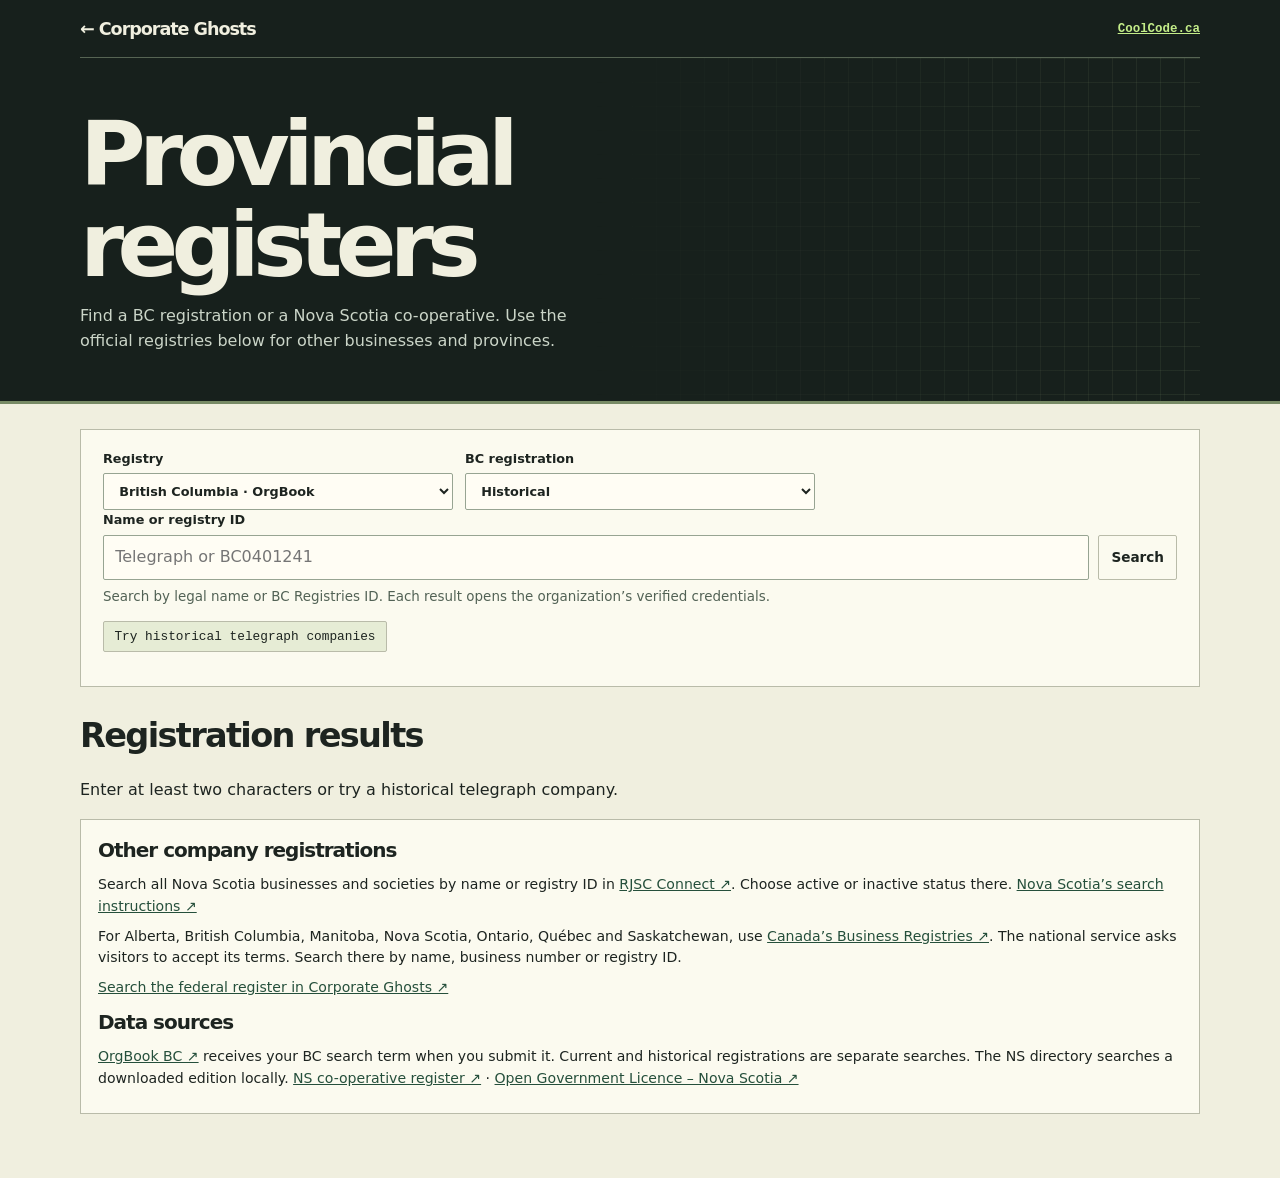
==== web/provinces.html @ d6e61c10 "Search BC registrations and Nova Scotia co-operatives" ====
<!doctype html>
<html lang="en-CA"><head><meta charset="utf-8"><meta name="viewport" content="width=device-width,initial-scale=1"><title>Provincial registers · Corporate Ghosts</title><link rel="stylesheet" href="./style.css"><script type="module" src="./provinces.mjs"></script></head>
<body><header><div class="wrap mast"><a class="brand" href="./">← Corporate Ghosts</a><a href="https://coolcode.ca/">CoolCode.ca</a></div></header>
<section class="hero"><div class="wrap hero-inner"><div><h1>Provincial registers</h1><p>Find a BC registration or a Nova Scotia co-operative. Use the official registries below for other businesses and provinces.</p></div></div></section>
<main class="wrap workspace"><section class="panel search-panel"><form id="regional-form" role="search">
<div class="controls"><label>Registry<select id="province"><option value="bc">British Columbia · OrgBook</option><option value="ns">Nova Scotia · co-operatives</option></select></label>
<label id="status-field">BC registration<select id="history"><option value="true">Historical</option><option value="false">Current</option></select></label></div>
<label for="term">Name or registry ID</label><div class="search-row"><input type="search" id="term" maxlength="120" autocomplete="off"><button type="submit">Search</button></div>
<p id="scope" class="hint"></p><div class="chips"><button type="button" id="example"></button></div></form></section>
<section><h2>Registration results</h2><p id="result-status" role="status"></p><div id="matches"></div>
<nav id="paging" hidden aria-label="Provincial results pages"><button type="button" id="prev">Previous</button><span id="page"></span><button type="button" id="next">Next</button></nav></section>
<section class="panel note"><h2>Other company registrations</h2>
<p>Search all Nova Scotia businesses and societies by name or registry ID in <a href="https://rjsc.novascotia.ca/">RJSC Connect ↗</a>. Choose active or inactive status there. <a href="https://www.novascotia.ca/search-business-or-non-profit-information-filed-registry-joint-stock-companies">Nova Scotia’s search instructions ↗</a></p>
<p>For Alberta, British Columbia, Manitoba, Nova Scotia, Ontario, Québec and Saskatchewan, use <a href="https://ised-isde.canada.ca/cbr-rec/en/">Canada’s Business Registries ↗</a>. The national service asks visitors to accept its terms. Search there by name, business number or registry ID.</p>
<p><a href="./">Search the federal register in Corporate Ghosts ↗</a></p>
<h2>Data sources</h2><p><a href="https://orgbook.gov.bc.ca/">OrgBook BC ↗</a> receives your BC search term when you submit it. Current and historical registrations are separate searches. The NS directory searches a downloaded edition locally. <a href="https://data.novascotia.ca/d/k29k-n2db">NS co-operative register ↗</a> · <a href="https://novascotia.ca/opendata/licence.asp">Open Government Licence – Nova Scotia ↗</a></p></section>
</main></body></html>
---- web/style.css ----
:root{
  color-scheme:light;--dark:#17201c;--ink:#1d2420;--paper:#f0efdf;--panel:#fbfaef;--lime:#c4ed89;--line:#b9bba9;--muted:#526255;--mono:"IBM Plex Mono",Consolas,monospace;--sans:"Instrument Sans",system-ui,Arial,sans-serif;
  font-family:var(--sans);color:var(--ink);background:var(--paper);line-height:1.55
}
*{box-sizing:border-box}
[hidden]{display:none!important}
body{margin:0}
header,footer{background:var(--dark);color:var(--paper)}
.wrap{width:min(1120px,calc(100% - 40px));margin:auto}
.mast{height:58px;border-bottom:1px solid #566453;display:flex;align-items:center;justify-content:space-between;gap:1rem;font:600 .78rem var(--mono)}
.brand{font:750 1.1rem var(--sans);letter-spacing:-.06em;color:inherit;text-decoration:none}
.logo-mark{display:inline-grid;place-items:center;margin-right:.45rem;color:var(--dark);background:var(--lime);width:1.62rem;height:1.44rem;font:700 .75rem var(--mono)}
.mast a:not(.brand),footer a{color:var(--lime)}
.hero{background:var(--dark);color:var(--paper);border-bottom:3px solid #778a65}
.hero-inner{position:relative;overflow:hidden;isolation:isolate;display:grid;align-items:center;grid-template-columns:1.4fr .6fr;gap:30px;padding:41px 0 47px}
.hero-inner::before{content:"";position:absolute;z-index:-1;inset:0 0 0 45%;background:linear-gradient(#a7ba8619 1px,transparent 1px),linear-gradient(90deg,#a7ba8619 1px,transparent 1px);background-size:24px 24px;mask-image:linear-gradient(90deg,transparent,#000)}
.eyebrow{margin:0;color:var(--muted);font:700 .72rem/1.5 var(--mono);letter-spacing:.09em;text-transform:uppercase}
.hero .eyebrow{color:var(--lime)}
h1{font-size:clamp(2.9rem,7vw,5.9rem);line-height:1.02;letter-spacing:-.075em;margin:.6rem 0}
.hero p:not(.eyebrow){max-width:51ch;margin:.8rem 0 0;color:#cbd5c8;font-size:1rem}
.readout{justify-self:end;min-width:215px;background:#203329;color:#e6edd7;border:1px solid #809177;padding:1.1rem 1.3rem;box-shadow:4px 4px 0 #54604a}
.readout strong{display:block;font:720 clamp(1.75rem,3.4vw,2.8rem) var(--mono);letter-spacing:-.08em;color:var(--lime)}
.readout span{font:.78rem var(--mono)}
.workspace{padding:25px 0 52px}
.panel{background:var(--panel);border:1px solid var(--line)}
.search-panel{padding:19px 22px;margin-bottom:23px}
label{display:block;font-size:.8rem;font-weight:740}
.search-row{display:flex;align-items:stretch;gap:.6rem;margin:.3rem 0 .45rem}
input,select,button{font:inherit;color:inherit}
input,select{padding:.58rem .7rem;border:1px solid #97a492;background:#fffdf4;border-radius:2px;min-width:0}
#query{width:100%;font-size:1rem}
button,.button{padding:.48rem .75rem;border:1px solid var(--line);border-radius:2px;background:var(--panel);font-weight:680;font-size:.85rem;text-decoration:none;color:var(--ink);cursor:pointer}
button:hover,.button:hover{background:#e2edce}
button:disabled{opacity:.5;cursor:default}
button:focus-visible,a:focus-visible,select:focus-visible,input:focus-visible{outline:3px solid #b56013;outline-offset:3px}
.primary{background:var(--dark);color:var(--paper);border-color:var(--dark)}
.primary:hover{background:#385149;color:white}
.hint,#status,.record-meta{color:var(--muted);font-size:.84rem}
.hint{margin:.35rem 0 .8rem}
.chips{display:flex;flex-wrap:wrap;gap:6px;margin:.6rem 0 .95rem}
.chips button{font:.8rem var(--mono);padding:.44rem .65rem;background:#e6ecd5}
.chips button:hover{background:var(--lime)}
.controls{display:grid;grid-template-columns:repeat(3,minmax(0,1fr));gap:12px}
.controls select{width:100%;margin-top:.25rem}
.columns{display:grid;grid-template-columns:minmax(0,1fr) minmax(235px,.42fr);align-items:start;gap:19px}
.result-head{display:flex;align-items:end;justify-content:space-between;gap:12px;margin-bottom:.65rem}
h2{font-size:clamp(1.45rem,2.7vw,2.1rem);letter-spacing:-.05em;margin:0}
#status{margin:.2rem 0 0}
#records{display:grid;gap:8px}
.record{padding:13px 16px;border-left:3px solid #688b56;overflow-wrap:anywhere}
.record h3{margin:0;line-height:1.3;font-size:1.19rem;letter-spacing:-.025em}
.record h3 button{padding:0;background:none;border:0;font:inherit;font-weight:720;text-align:left;color:var(--ink)}
.record h3 button:hover{text-decoration:underline;text-underline-offset:.2em}
.record-meta{margin:.4rem 0 0}
.note{padding:15px 17px;margin-bottom:12px;font-size:.88rem}
.note h2{font-size:1.25rem}.note p{margin:.5rem 0}.note a{color:#254f3b}
.note dl,.fields{margin:.7rem 0;display:grid;grid-template-columns:minmax(100px,auto) minmax(0,1fr);gap:.35rem .65rem}
dt{font-weight:720}dd{margin:0;overflow-wrap:anywhere}
#pages{display:flex;align-items:center;justify-content:space-between;gap:10px;margin-top:12px;color:var(--muted);font:.8rem var(--mono)}
#map{width:100%;height:auto;display:block;background:#e5ece0;border:1px solid var(--line);border-radius:2px;margin-top:8px}
.empty{padding:20px}.empty h3{margin:0;font-size:1.2rem}
#detail{background:var(--panel);color:var(--ink);border:1px solid var(--line);border-radius:3px;max-width:min(680px,calc(100% - 28px));width:100%;max-height:85vh;overflow:auto;padding:20px 25px}
#detail::backdrop{background:#15261dcc}
.detail-head{display:flex;align-items:start;justify-content:space-between;gap:.75rem}
.detail-head h2{overflow-wrap:anywhere}
.actions{display:flex;flex-wrap:wrap;gap:8px;margin-top:1rem}
footer{padding:20px 0;font-size:.82rem}
footer .wrap{display:flex;justify-content:space-between;gap:18px;flex-wrap:wrap}
.skip{position:absolute;top:-100px}.skip:focus{top:4px;left:4px;z-index:2;background:var(--lime);color:var(--dark);padding:.5rem}
@media(max-width:790px){.columns{grid-template-columns:1fr}.sidebar{display:grid;grid-template-columns:1fr 1fr;gap:12px}.note{margin:0}}
@media(max-width:565px){.wrap{width:calc(100% - 24px)}.hero-inner{grid-template-columns:1fr;gap:17px;padding:28px 0}.readout{justify-self:stretch}.readout strong{display:inline-block;margin-right:.65rem}.search-panel{padding:14px}.controls{grid-template-columns:1fr 1fr}.sidebar{grid-template-columns:1fr}.search-row{gap:5px}.mast{font-size:.7rem}}
#regional-form #term{width:100%;min-width:0}
#paging{display:flex;gap:.75rem;align-items:center;margin:1rem 0}
#paging[hidden],#status-field[hidden]{display:none}
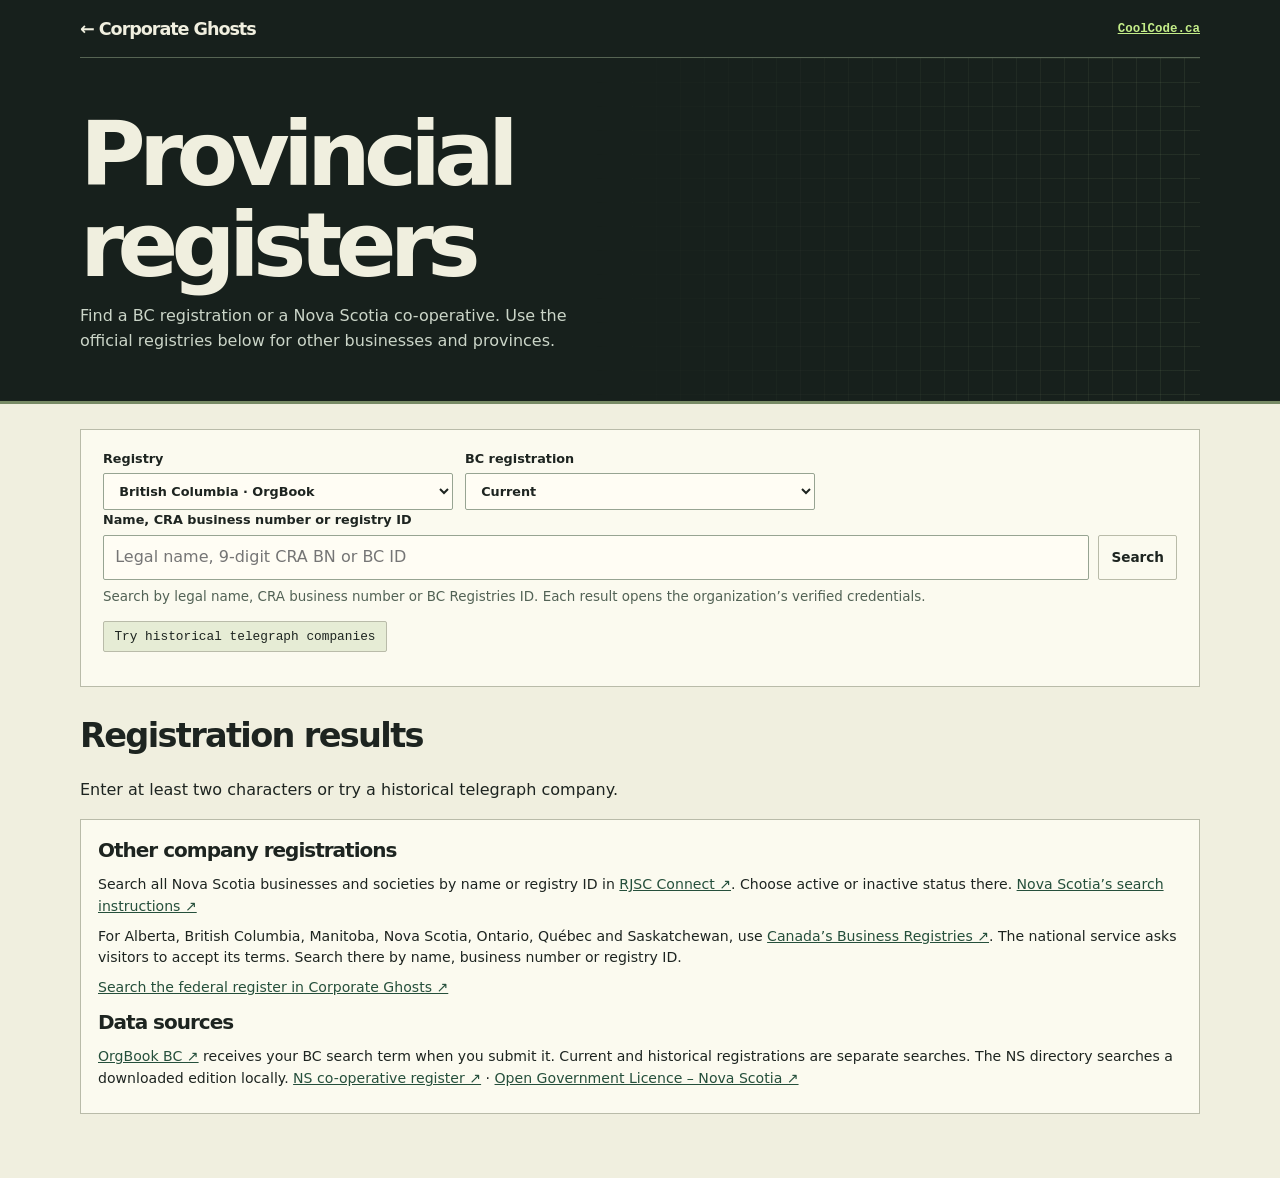
==== commit a6b50a17: "Resolve CRA business numbers and default BC searches to current registrations Index published federa" ====
--- a/web/provinces.html
+++ b/web/provinces.html
@@ -5,7 +5,7 @@
 <main class="wrap workspace"><section class="panel search-panel"><form id="regional-form" role="search">
 <div class="controls"><label>Registry<select id="province"><option value="bc">British Columbia · OrgBook</option><option value="ns">Nova Scotia · co-operatives</option></select></label>
 <label id="status-field">BC registration<select id="history"><option value="true">Historical</option><option value="false">Current</option></select></label></div>
-<label for="term">Name or registry ID</label><div class="search-row"><input type="search" id="term" maxlength="120" autocomplete="off"><button type="submit">Search</button></div>
+<label for="term">Name, CRA business number or registry ID</label><div class="search-row"><input type="search" id="term" maxlength="120" autocomplete="off"><button type="submit">Search</button></div>
 <p id="scope" class="hint"></p><div class="chips"><button type="button" id="example"></button></div></form></section>
 <section><h2>Registration results</h2><p id="result-status" role="status"></p><div id="matches"></div>
 <nav id="paging" hidden aria-label="Provincial results pages"><button type="button" id="prev">Previous</button><span id="page"></span><button type="button" id="next">Next</button></nav></section>
--- a/web/style.css
+++ b/web/style.css
@@ -72,3 +72,5 @@
 #regional-form #term{width:100%;min-width:0}
 #paging{display:flex;gap:.75rem;align-items:center;margin:1rem 0}
 #paging[hidden],#status-field[hidden]{display:none}
+
+#live-form{align-items:end;flex-wrap:wrap}#live-form label{flex:1;min-width:180px}#live-id,#live-kind{display:block;width:100%}.multiline{white-space:pre-line}#live-results details,#current-record>details{border-top:1px solid #ccd5cc;padding:1rem 0}#live-results summary,#current-record summary{cursor:pointer;font-weight:700}#live-fields dd,.change p,#live-filings li{overflow-wrap:anywhere}.change{padding:.5rem 1rem;border-left:3px solid #8ea68b;margin:.7rem 0}.change p{margin:.3rem 0}#live-filings{max-height:30rem;overflow:auto}#live-filings li{padding:.5rem 0}#saved-captures button{text-align:left}#live-fields{margin-bottom:1.5rem}
